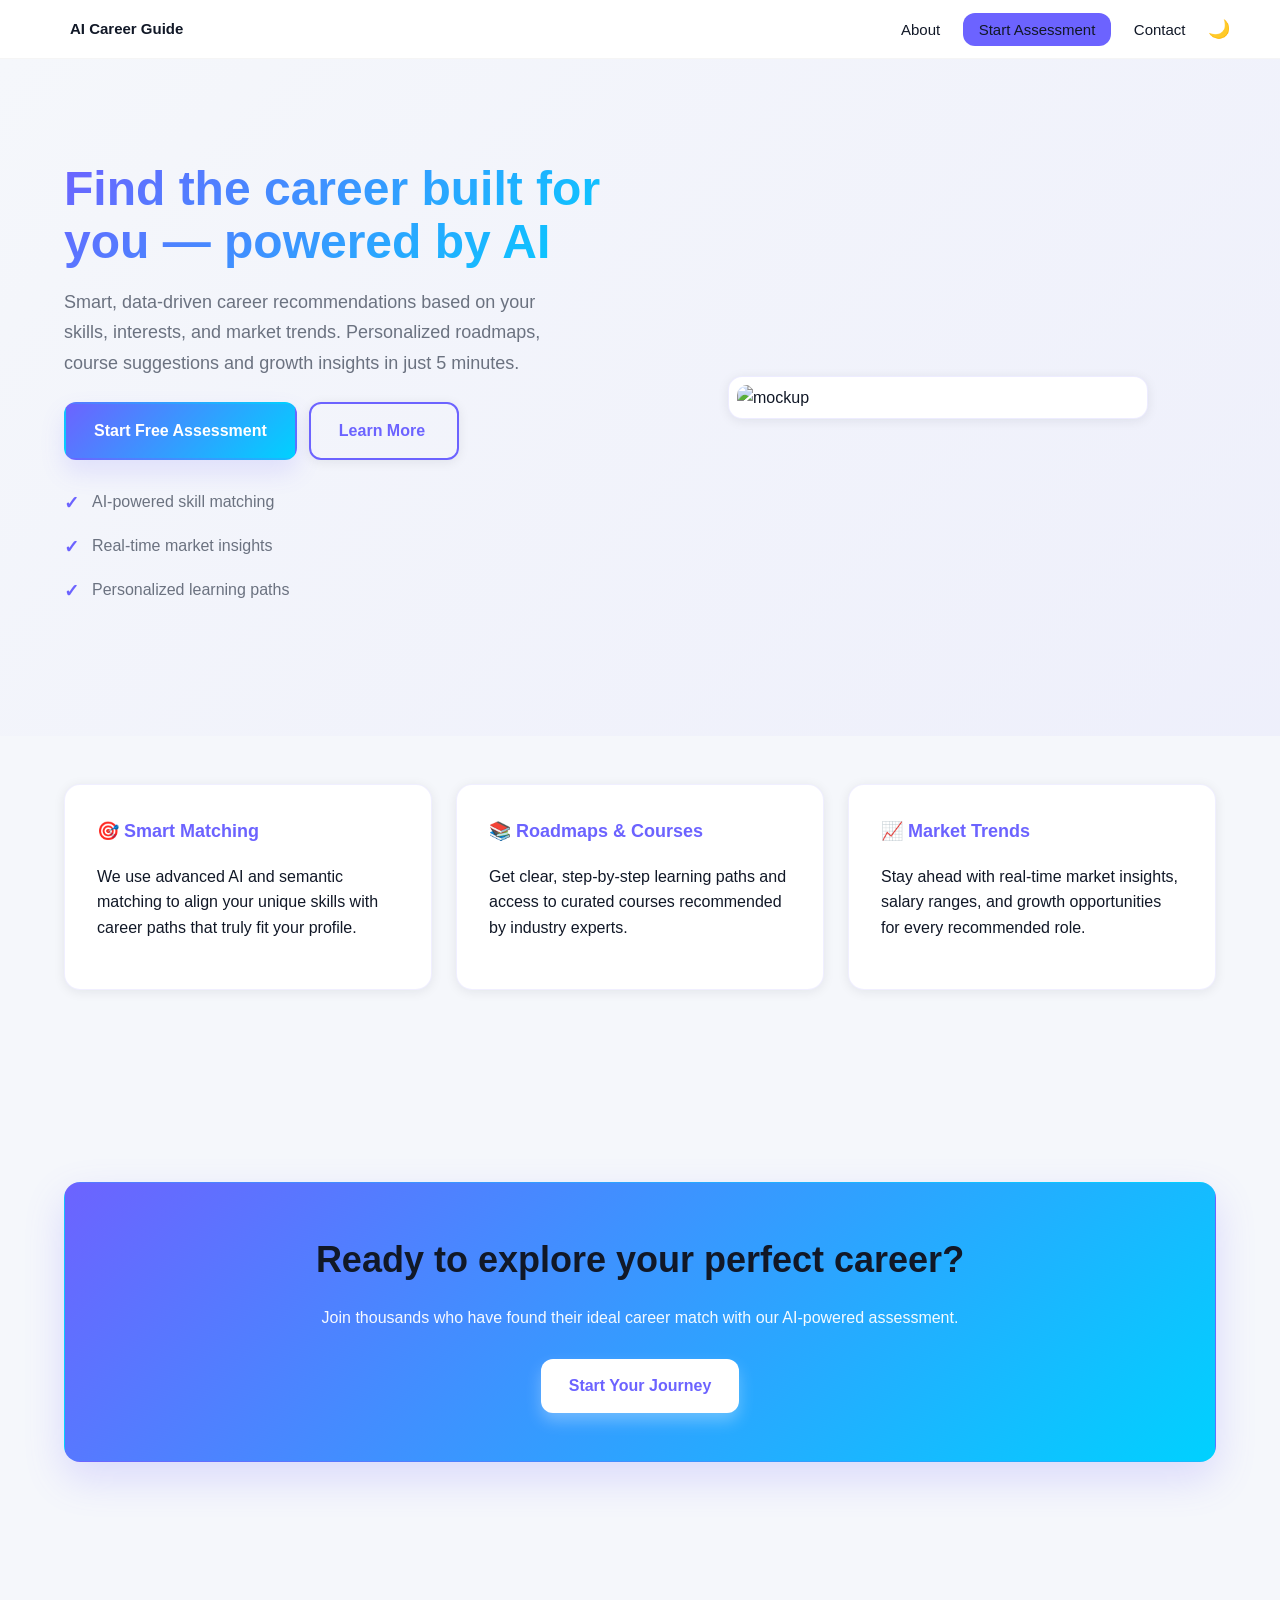
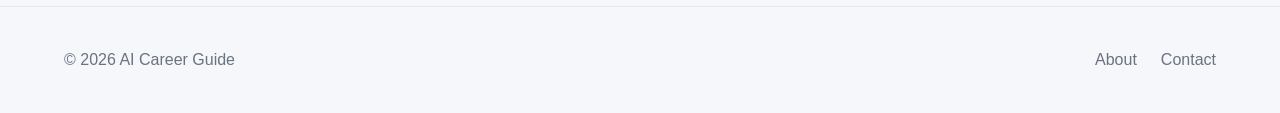
==== frontend/index.html @ eb0ccec9 "first commit" ====
<!-- index.html -->
<!doctype html>
<html lang="en">
  <head>
    <meta charset="utf-8" />
    <meta
      name="viewport"
      content="width=device-width, initial-scale=1, viewport-fit=cover"
    />
    <meta
      name="description"
      content="AI-powered career recommendation system to find your perfect job match"
    />
    <title>AI Career Guide — Find Your Perfect Career</title>
    <link rel="stylesheet" href="css/style.css" />
    <meta name="theme-color" content="#6C63FF" />
  </head>
  <body class="theme-light">
    <header class="nav">
      <div class="container nav-inner">
        <a class="brand" href="index.html">
          <span style="font-size: 24px"></span>
          <span>AI Career Guide</span>
        </a>
        <nav>
          <a href="about.html">About</a>
          <a href="assessment.html" class="btn-cta">Start Assessment</a>
          <a href="contact.html">Contact</a>
          <button id="themeToggle" class="theme-toggle" title="Toggle theme">
            🌙
          </button>
        </nav>
      </div>
    </header>

    <main>
      <section class="hero">
        <div class="container hero-inner">
          <div class="hero-left">
            <h1>Find the career built for you — powered by AI</h1>
            <p>
              Smart, data-driven career recommendations based on your skills,
              interests, and market trends. Personalized roadmaps, course
              suggestions and growth insights in just 5 minutes.
            </p>
            <div class="hero-actions">
              <a href="assessment.html" class="button large primary"
                >Start Free Assessment</a
              >
              <a href="about.html" class="button large ghost">Learn More</a>
            </div>
            <ul class="features">
              <li>AI-powered skill matching</li>
              <li>Real-time market insights</li>
              <li>Personalized learning paths</li>
            </ul>
          </div>
          <div class="hero-right">
            <div class="card mockup featured-thumbnail">
              <img src="assets/placeholder.png" alt="mockup" />
            </div>
          </div>
        </div>
      </section>

      <section class="cards container">
        <article class="feature-card">
          <h3>🎯 Smart Matching</h3>
          <p>
            We use advanced AI and semantic matching to align your unique skills
            with career paths that truly fit your profile.
          </p>
        </article>
        <article class="feature-card">
          <h3>📚 Roadmaps & Courses</h3>
          <p>
            Get clear, step-by-step learning paths and access to curated courses
            recommended by industry experts.
          </p>
        </article>
        <article class="feature-card">
          <h3>📈 Market Trends</h3>
          <p>
            Stay ahead with real-time market insights, salary ranges, and growth
            opportunities for every recommended role.
          </p>
        </article>
      </section>

      <section class="cta-section">
        <div class="container">
          <div class="cta-card primary-theme">
            <div class="cta-content">
              <h2>Ready to explore your perfect career?</h2>
              <p class="muted">
                Join thousands who have found their ideal career match with our
                AI-powered assessment.
              </p>
              <a href="assessment.html" class="button large primary"
                >Start Your Journey</a
              >
            </div>
          </div>
        </div>
      </section>
    </main>

    <footer class="footer">
      <div class="container footer-inner">
        <div>© <span id="year"></span> AI Career Guide</div>
        <div class="footer-links">
          <a href="about.html">About</a>
          <a href="contact.html">Contact</a>
        </div>
      </div>
    </footer>

    <script src="js/app.js">
      const data = JSON.parse(localStorage.getItem("career_recs"))
    </script>
  </body>
</html>
---- frontend/css/style.css ----
/* Reset & base */
:root{
  --bg: #f5f7fb;
  --card: #ffffff;
  --text: #111827;
  --muted: #6b7280;
  --primary: #6C63FF;
  --accent: #00D1FF;
  --glass: rgba(255,255,255,0.6);
  --shadow: 0 2px 12px rgba(16,24,40,0.08);
  --shadow-lg: 0 12px 24px rgba(108,99,255,0.15);
  --radius: 14px;
  --transition: all 0.3s cubic-bezier(0.4, 0, 0.2, 1);
}
*,*:before,*:after{box-sizing:border-box}
body{font-family:-apple-system,BlinkMacSystemFont,"Segoe UI",Roboto,Oxygen,Ubuntu,Cantarell,sans-serif; margin:0; background:var(--bg); color:var(--text); -webkit-font-smoothing:antialiased; -moz-osx-font-smoothing:grayscale; line-height:1.6}
.container{max-width:1200px;margin:0 auto;padding:24px;width:100%}
a{color:inherit;text-decoration:none}
img{max-width:100%;display:block;height:auto}
html{scroll-behavior:smooth}

/* THEMES */
body.theme-dark{
  --bg:#0f1419;
  --card:#1a1f2e;
  --text:#e6eef8;
  --muted:#a5b4c9;
  --glass:rgba(255,255,255,0.03);
  --shadow: 0 4px 16px rgba(2,6,23,0.4);
}
.nav{backdrop-filter: blur(6px); position:sticky;top:0;z-index:50;background:var(--card);border-bottom:1px solid rgba(0,0,0,0.04)}
body.theme-dark .nav{background:rgba(26,31,46,0.95)}
.nav .nav-inner{display:flex;align-items:center;justify-content:space-between;padding:12px 0;}
.brand{display:flex;gap:12px;align-items:center}
.logo{width:36px;height:36px}
.nav a{margin-left:18px;transition:var(--transition);font-weight:500;font-size:15px}
.nav a:hover{color:var(--primary)}
.btn-cta{background:var(--primary);padding:8px 16px;border-radius:12px;color:#fff;font-weight:600;transition:var(--transition)}
.btn-cta:hover{background:var(--accent);color:#000;transform:translateY(-2px);box-shadow:var(--shadow-lg)}
.theme-toggle{background:transparent;border:0;font-size:18px;cursor:pointer;padding:6px 10px;margin-left:8px;transition:transform 0.3s ease}
.theme-toggle:hover{transform:rotate(20deg) scale(1.1)}

/* Hero */
.hero{padding:80px 0;background:linear-gradient(135deg, var(--bg) 0%, rgba(108,99,255,0.05) 100%);}
.hero-inner{display:flex;gap:40px;align-items:center;justify-content:space-between;flex-wrap:wrap}
.hero-left{flex:1;min-width:280px}
.hero-right{flex:1;display:flex;justify-content:center;align-items:center;min-height:300px}
.hero h1{font-size:48px;margin:0 0 16px;line-height:1.1;font-weight:700;background:linear-gradient(135deg, var(--primary), var(--accent));-webkit-background-clip:text;-webkit-text-fill-color:transparent;background-clip:text}
.hero p{color:var(--muted);max-width:520px;font-size:18px;line-height:1.7}
.hero-actions{display:flex;gap:12px;margin-top:24px;flex-wrap:wrap}

/* Card / Mockup visual container */
.card{background:var(--card);border-radius:14px;padding:8px;transition:var(--transition)}
.mockup{display:flex;align-items:center;justify-content:center;max-width:420px;width:100%}
.mockup img{display:block;width:100%;height:auto;border-radius:10px}
.featured-thumbnail{background:var(--card);border:1px solid rgba(108,99,255,0.12);box-shadow:var(--shadow);overflow:hidden;transition:var(--transition)}
.featured-thumbnail:hover{border-color:var(--primary);box-shadow:var(--shadow-lg);transform:translateY(-8px)}

/* Ensure features list aligns with hero text */
.features{margin-top:18px}
.features li{line-height:1.5}

/* Small adjustments for nav spacing */
.brand span{font-weight:700}
.nav a{color:var(--text)}
body.theme-dark .nav a{color:var(--text)}
/* Buttons */
.button, .btn{display:inline-block;padding:12px 20px;border-radius:12px;border:0;cursor:pointer;transition:var(--transition);font-weight:600;color:var(--text);background:var(--card);box-shadow:var(--shadow);border:2px solid transparent;font-size:15px}
.button.large, .btn.large{padding:14px 28px;font-size:16px;min-width:150px}
.button.ghost, .btn.ghost{background:transparent;border:2px solid var(--primary);color:var(--primary)}
.button.ghost:hover, .btn.ghost:hover{background:var(--primary);color:white;transform:translateY(-3px);box-shadow:var(--shadow-lg)}
.button.primary, .btn.primary{background:linear-gradient(135deg, var(--primary), var(--accent));color:white;border-color:transparent;box-shadow:var(--shadow-lg)}
.button.primary:hover, .btn.primary:hover{transform:translateY(-3px);box-shadow:0 16px 32px rgba(108,99,255,0.3)}
.button:hover, .btn:hover{box-shadow:var(--shadow-lg)}

/* Cards */
.cards{display:grid;grid-template-columns:repeat(auto-fit, minmax(280px, 1fr));gap:24px;padding:48px 24px;}
.feature-card{flex:1;min-width:250px;background:var(--card);padding:32px;border-radius:16px;box-shadow:var(--shadow);border:1px solid rgba(108,99,255,0.1);transition:var(--transition);position:relative;overflow:hidden}
.feature-card::before{content:'';position:absolute;top:0;left:0;right:0;height:4px;background:linear-gradient(90deg, var(--primary), var(--accent));opacity:0;transition:var(--transition)}
.feature-card:hover{transform:translateY(-8px);box-shadow:var(--shadow-lg);border-color:var(--primary)}
.feature-card:hover::before{opacity:1}
.feature-card h3{color:var(--primary);margin-top:0;font-size:18px}

/* Assessment styles */
.assessment-card{background:var(--card);padding:28px;border-radius:16px;box-shadow:var(--shadow);max-width:900px;margin:24px auto;border:1px solid rgba(108,99,255,0.1);color:var(--text);transition:var(--transition)}
.assessment-card:hover{border-color:var(--primary)}
.assessment-card legend{font-size:18px;font-weight:700;color:var(--text);margin-bottom:12px}
.assessment-card fieldset{border:0;margin:0;padding:0}
.assessment-card .muted{color:var(--muted)}
.progress{height:10px;background:rgba(108,99,255,0.09);border-radius:10px;overflow:hidden;margin-bottom:14px;box-shadow:inset 0 2px 4px rgba(0,0,0,0.06)}
.progress-bar{height:100%;width:0;background:linear-gradient(90deg, var(--primary), var(--accent));transition:width 0.3s ease;border-radius:10px}

/* Make form controls readable on both themes */
input[type="text"],select,textarea{color:var(--text);background:var(--card);border:1.5px solid rgba(108,99,255,0.15);padding:12px;border-radius:10px;font-size:15px;transition:var(--transition);font-family:inherit}
input[type="text"]:focus,select:focus,textarea:focus{outline:none;border-color:var(--primary);box-shadow:0 0 0 4px rgba(108,99,255,0.1)}
input[type="checkbox"], input[type="radio"]{accent-color:var(--primary);cursor:pointer;width:18px;height:18px}
.step-actions{display:flex;justify-content:flex-end;gap:10px;margin-top:20px;flex-wrap:wrap}

/* Dark theme adjustments for assessment components */
body.theme-dark .assessment-card{border-color:rgba(108,99,255,0.06)}
body.theme-dark .progress{background:rgba(255,255,255,0.04)}
body.theme-dark input[type="text"],body.theme-dark select,body.theme-dark textarea{background:#0f1724;color:var(--text);border:1.5px solid rgba(255,255,255,0.08)}
body.theme-dark input[type="text"]:focus,body.theme-dark select:focus,body.theme-dark textarea:focus{border-color:var(--primary)}
body.theme-dark .chip{background:rgba(255,255,255,0.02);border:2px solid rgba(108,99,255,0.12);color:var(--text)}
body.theme-dark .chip:hover{background:rgba(108,99,255,0.08)}
body.theme-dark .button, body.theme-dark .btn{border-color:rgba(255,255,255,0.03)}

/* Multi-step */
.multi-step .step{display:none;border:0;padding:0;margin:0}
.multi-step .step.active{display:block;animation:fadeIn 0.4s ease}
@keyframes fadeIn{from{opacity:0;transform:translateY(10px)}to{opacity:1;transform:translateY(0)}}
.chips{display:flex;flex-wrap:wrap;gap:12px}
.chip{padding:10px 16px;border-radius:999px;background:var(--card);cursor:pointer;border:2px solid rgba(108,99,255,0.2);transition:var(--transition);font-weight:500;font-size:14px}
.chip:hover{border-color:var(--primary);background:rgba(108,99,255,0.03);transform:translateY(-2px)}
.chip.active{background:linear-gradient(135deg, var(--primary), var(--accent));color:#fff;border:2px solid var(--primary);box-shadow:0 6px 16px rgba(108,99,255,0.3);transform:translateY(-2px)}
label{display:block;margin:14px 0 6px;color:var(--text);font-weight:600;font-size:15px}
input[type="text"],select,textarea{width:100%;padding:12px;border-radius:10px;border:1.5px solid rgba(108,99,255,0.15);background:var(--card);transition:var(--transition)}
input[type="text"]:focus,select:focus,textarea:focus{outline:none;border-color:var(--primary);box-shadow:0 0 0 4px rgba(108,99,255,0.1)}
.step-actions{display:flex;justify-content:flex-end;gap:10px;margin-top:16px}

/* Results */
.grid-3{display:grid;grid-template-columns:repeat(auto-fill, minmax(280px, 1fr));gap:20px;margin-top:24px}
.career-card{background:var(--card);padding:20px;border-radius:16px;box-shadow:var(--shadow);position:relative;transition:var(--transition);border:1px solid rgba(108,99,255,0.1);display:flex;flex-direction:column;height:100%}
.career-card:hover{transform:translateY(-8px);box-shadow:var(--shadow-lg);border-color:var(--primary)}
.match-badge{position:absolute;right:16px;top:16px;background:linear-gradient(135deg, var(--primary), var(--accent));color:white;padding:8px 12px;border-radius:10px;font-weight:700;font-size:13px;box-shadow:0 4px 12px rgba(108,99,255,0.3)}

/* Footer */
.footer{margin-top:60px;padding:40px 0;border-top:1px solid rgba(16,24,40,0.06);background:transparent;color:var(--muted)}
.footer-inner{display:flex;justify-content:space-between;align-items:center;gap:24px;max-width:1200px;margin:0 auto;padding:0 24px;flex-wrap:wrap}
.footer .footer-links{display:flex;gap:24px;align-items:center;flex-wrap:wrap}
.footer .footer-links a{color:var(--muted);text-decoration:none;transition:var(--transition);font-weight:500}
.footer .footer-links a:hover{color:var(--primary);transform:translateY(-2px)}

/* Compact on small screens */
@media (max-width:600px){
  .footer-inner{flex-direction:column;align-items:center;text-align:center;padding:8px}
  .footer .footer-links{margin-top:8px}
}

/* Dark theme footer tweaks */
body.theme-dark .footer{border-top:1px solid rgba(255,255,255,0.04);color:var(--muted)}
body.theme-dark .footer .footer-links a{color:var(--muted)}

/* Utility */
.container.page{padding-top:32px;padding-bottom:60px}
.muted{color:var(--muted)}
.grid-2{display:grid;grid-template-columns:repeat(auto-fit, minmax(350px, 1fr));gap:32px}
.mini-cards{display:flex;gap:12px;flex-wrap:wrap}
.mini-card{flex:1;min-width:160px;background:var(--card);padding:16px;border-radius:12px;box-shadow:var(--shadow);border:1px solid rgba(108,99,255,0.1);transition:var(--transition);cursor:pointer}
.mini-card:hover{border-color:var(--primary);transform:translateY(-3px);box-shadow:var(--shadow-lg)}
.back-link{color:var(--muted);display:inline-block;margin-bottom:16px;transition:var(--transition);font-weight:500}
.back-link:hover{color:var(--primary);transform:translateX(-3px)}

/* Features list */
.features{list-style:none;padding:0;margin:20px 0}
.features li{padding:10px 0;color:var(--muted);position:relative;padding-left:28px;font-weight:500}
.features li:before{content:"✓";position:absolute;left:0;color:var(--primary);font-weight:bold;font-size:18px}

/* CTA Section */
.cta-section{margin:80px 0;padding:40px 0}
.cta-content{text-align:center;max-width:700px;margin:0 auto}
.cta-content h2{font-size:36px;margin:0 0 16px;font-weight:700;color:var(--text)}
.cta-content p{margin:0 0 28px;font-size:16px;line-height:1.7}

.cta-card{background:var(--card);border-radius:16px;padding:48px 32px;box-shadow:var(--shadow);border:1px solid rgba(108,99,255,0.08);display:block;transition:var(--transition)}
.cta-card:hover{box-shadow:var(--shadow-lg);border-color:var(--primary)}
.cta-card.primary-theme{background:linear-gradient(135deg, var(--primary), var(--accent));color:#fff;border-color:transparent;box-shadow:0 16px 40px rgba(108,99,255,0.2)}
.cta-card.primary-theme .cta-content p{color:rgba(255,255,255,0.95)}
.cta-card.primary-theme .button.primary, .cta-card.primary-theme .btn.primary{background:#fff;color:var(--primary);border:0;box-shadow:0 8px 16px rgba(255,255,255,0.3)}
.cta-card.primary-theme .button.primary:hover, .cta-card.primary-theme .btn.primary:hover{background:rgba(255,255,255,0.95);transform:translateY(-3px)}
.cta-card.primary-theme .muted{color:rgba(255,255,255,0.85)}
body.theme-dark .cta-card.primary-theme{background:linear-gradient(135deg, var(--primary), var(--accent))}
/* Responsive Design */
@media (max-width:1024px){
  .container{padding:20px}
  .hero h1{font-size:40px}
  .cards{padding:36px 20px}
}

@media (max-width:768px){
  .footer-inner{flex-direction:column;align-items:center;text-align:center}
  .footer .footer-links{margin-top:12px;justify-content:center}
  .hero-inner{flex-direction:column;gap:32px}
  .hero h1{font-size:32px}
  .cards{grid-template-columns:1fr}
  .grid-2{grid-template-columns:1fr}
  .button.large{width:100%}
  .cta-card{padding:32px 24px}
  .cta-content h2{font-size:28px}
  .nav a{margin-left:12px;font-size:13px}
  .hero-actions{flex-direction:column}
  .button.large{width:100%}
  .grid-3{grid-template-columns:1fr}
}

@media (max-width:640px){
  .container{padding:16px}
  .nav .nav-inner{flex-wrap:wrap;padding:8px 0}
  .brand span{font-size:16px}
  .nav a{margin-left:8px;font-size:12px}
  .hero h1{font-size:28px;line-height:1.2}
  .hero p{font-size:16px}
  .hero-actions{flex-direction:column;gap:8px}
  .button, .btn{padding:12px 16px;font-size:14px;width:100%}
  .feature-card{padding:20px}
  .cta-card{padding:24px 16px}
  .cta-content h2{font-size:24px}
  .cta-content p{font-size:15px}
  .assessment-card{padding:20px}
  .cards{padding:24px 16px;gap:16px}
  .footer{margin-top:40px;padding:24px 0}
  .footer-links{flex-direction:column;gap:12px}
}
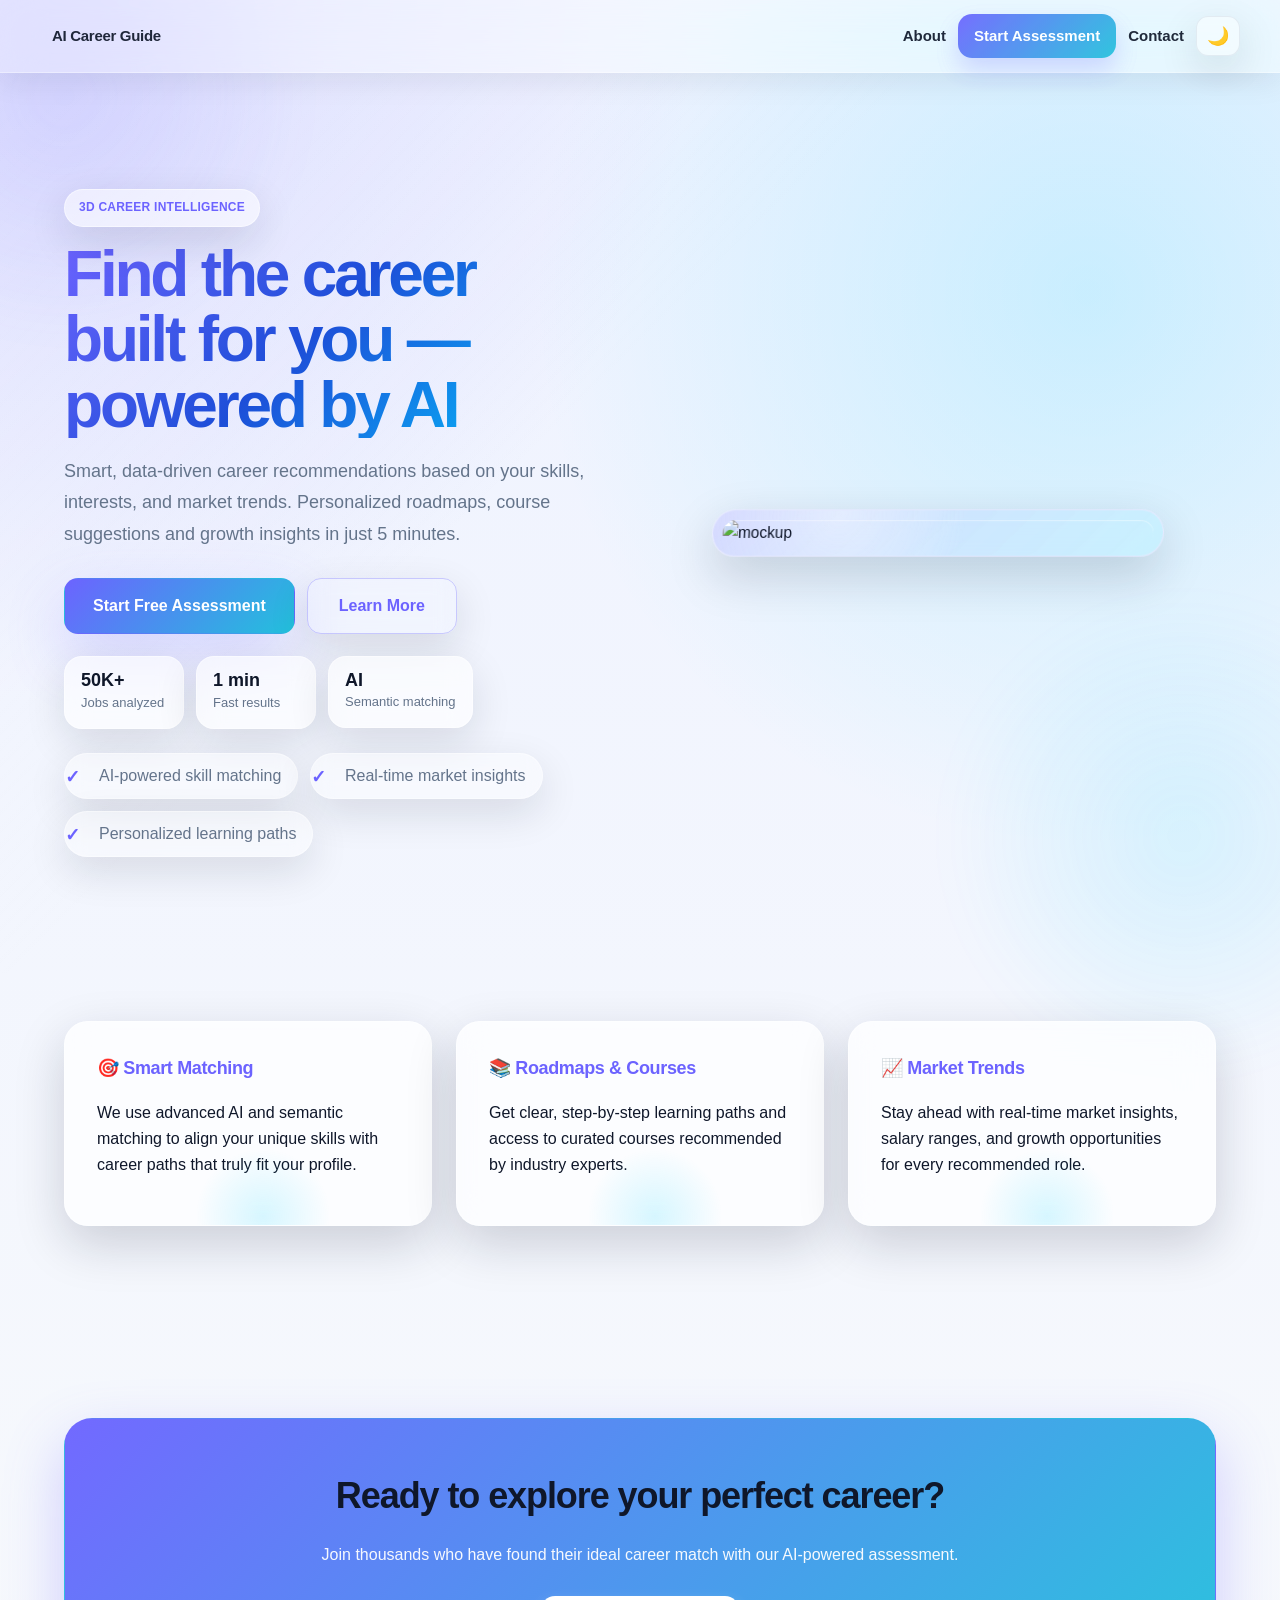
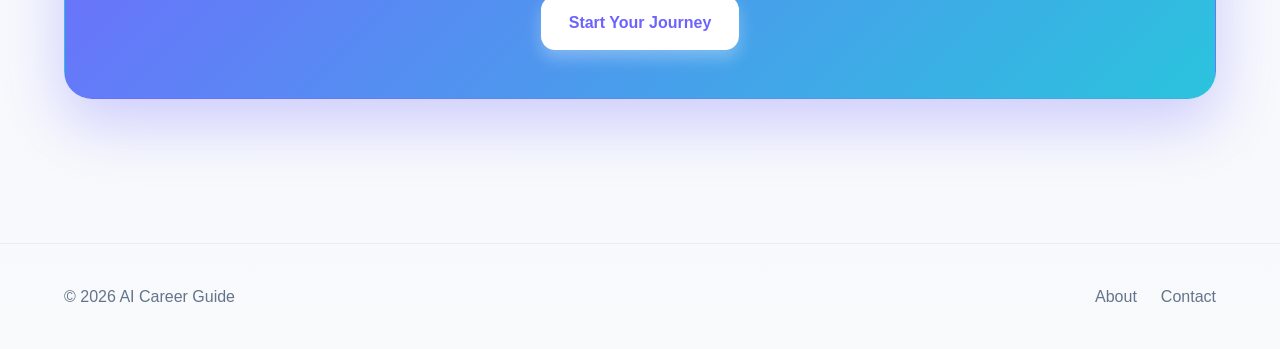
==== commit 51f908bf: "Enhance job recommendation system with new features and model improvements - Added a "3D career inte" ====
--- a/frontend/index.html
+++ b/frontend/index.html
@@ -37,6 +37,7 @@
       <section class="hero">
         <div class="container hero-inner">
           <div class="hero-left">
+            <div class="hero-badge">3D career intelligence</div>
             <h1>Find the career built for you — powered by AI</h1>
             <p>
               Smart, data-driven career recommendations based on your skills,
@@ -48,6 +49,11 @@
                 >Start Free Assessment</a
               >
               <a href="about.html" class="button large ghost">Learn More</a>
+            </div>
+            <div class="stat-strip">
+              <div class="stat-pill"><strong>50K+</strong><span>Jobs analyzed</span></div>
+              <div class="stat-pill"><strong>1 min</strong><span>Fast results</span></div>
+              <div class="stat-pill"><strong>AI</strong><span>Semantic matching</span></div>
             </div>
             <ul class="features">
               <li>AI-powered skill matching</li>
@@ -115,8 +121,6 @@
       </div>
     </footer>
 
-    <script src="js/app.js">
-      const data = JSON.parse(localStorage.getItem("career_recs"))
-    </script>
+    <script src="js/app.js"></script>
   </body>
 </html>
--- a/frontend/css/style.css
+++ b/frontend/css/style.css
@@ -1,19 +1,60 @@
 /* Reset & base */
 :root{
-  --bg: #f5f7fb;
-  --card: #ffffff;
-  --text: #111827;
-  --muted: #6b7280;
-  --primary: #6C63FF;
-  --accent: #00D1FF;
-  --glass: rgba(255,255,255,0.6);
-  --shadow: 0 2px 12px rgba(16,24,40,0.08);
-  --shadow-lg: 0 12px 24px rgba(108,99,255,0.15);
-  --radius: 14px;
-  --transition: all 0.3s cubic-bezier(0.4, 0, 0.2, 1);
+  --bg: #eef2ff;
+  --bg-2: #f8fafc;
+  --card: rgba(255, 255, 255, 0.72);
+  --card-solid: #ffffff;
+  --text: #0f172a;
+  --muted: #64748b;
+  --primary: #6c63ff;
+  --primary-2: #22c1dc;
+  --accent: #00d1ff;
+  --glass: rgba(255,255,255,0.5);
+  --shadow: 0 14px 40px rgba(15, 23, 42, 0.12);
+  --shadow-lg: 0 24px 60px rgba(108, 99, 255, 0.24);
+  --shadow-3d: 0 18px 50px rgba(15, 23, 42, 0.18);
+  --radius: 18px;
+  --transition: all 0.28s cubic-bezier(0.2, 0.8, 0.2, 1);
 }
 *,*:before,*:after{box-sizing:border-box}
-body{font-family:-apple-system,BlinkMacSystemFont,"Segoe UI",Roboto,Oxygen,Ubuntu,Cantarell,sans-serif; margin:0; background:var(--bg); color:var(--text); -webkit-font-smoothing:antialiased; -moz-osx-font-smoothing:grayscale; line-height:1.6}
+body{
+  font-family: Inter, "Segoe UI", Roboto, Helvetica, Arial, sans-serif;
+  margin:0;
+  min-height:100vh;
+  background:
+    radial-gradient(circle at top left, rgba(108,99,255,0.20), transparent 30%),
+    radial-gradient(circle at 85% 15%, rgba(0,209,255,0.16), transparent 28%),
+    linear-gradient(180deg, var(--bg) 0%, var(--bg-2) 100%);
+  color:var(--text);
+  -webkit-font-smoothing:antialiased;
+  -moz-osx-font-smoothing:grayscale;
+  line-height:1.6;
+  overflow-x:hidden;
+}
+body::before,
+body::after{
+  content:"";
+  position:fixed;
+  inset:auto;
+  width:32rem;
+  height:32rem;
+  border-radius:50%;
+  filter:blur(20px);
+  pointer-events:none;
+  z-index:-2;
+  opacity:.55;
+}
+body::before{
+  top:-10rem;
+  left:-12rem;
+  background:radial-gradient(circle, rgba(108,99,255,.28), transparent 68%);
+  transform:translateZ(0);
+}
+body::after{
+  right:-10rem;
+  bottom:-12rem;
+  background:radial-gradient(circle, rgba(0,209,255,.22), transparent 68%);
+}
 .container{max-width:1200px;margin:0 auto;padding:24px;width:100%}
 a{color:inherit;text-decoration:none}
 img{max-width:100%;display:block;height:auto}
@@ -21,40 +62,179 @@
 
 /* THEMES */
 body.theme-dark{
-  --bg:#0f1419;
-  --card:#1a1f2e;
-  --text:#e6eef8;
-  --muted:#a5b4c9;
-  --glass:rgba(255,255,255,0.03);
-  --shadow: 0 4px 16px rgba(2,6,23,0.4);
-}
-.nav{backdrop-filter: blur(6px); position:sticky;top:0;z-index:50;background:var(--card);border-bottom:1px solid rgba(0,0,0,0.04)}
-body.theme-dark .nav{background:rgba(26,31,46,0.95)}
-.nav .nav-inner{display:flex;align-items:center;justify-content:space-between;padding:12px 0;}
-.brand{display:flex;gap:12px;align-items:center}
-.logo{width:36px;height:36px}
-.nav a{margin-left:18px;transition:var(--transition);font-weight:500;font-size:15px}
-.nav a:hover{color:var(--primary)}
-.btn-cta{background:var(--primary);padding:8px 16px;border-radius:12px;color:#fff;font-weight:600;transition:var(--transition)}
-.btn-cta:hover{background:var(--accent);color:#000;transform:translateY(-2px);box-shadow:var(--shadow-lg)}
-.theme-toggle{background:transparent;border:0;font-size:18px;cursor:pointer;padding:6px 10px;margin-left:8px;transition:transform 0.3s ease}
-.theme-toggle:hover{transform:rotate(20deg) scale(1.1)}
+  --bg:#08101c;
+  --bg-2:#0f172a;
+  --card:rgba(16, 24, 40, 0.72);
+  --card-solid:#101826;
+  --text:#ecf2ff;
+  --muted:#94a3b8;
+  --glass:rgba(255,255,255,0.05);
+  --shadow: 0 18px 44px rgba(2,6,23,0.46);
+  --shadow-lg: 0 26px 70px rgba(37,99,235,0.22);
+}
+.nav{
+  position:sticky;
+  top:0;
+  z-index:50;
+  background:rgba(255,255,255,0.45);
+  backdrop-filter:blur(20px) saturate(160%);
+  border-bottom:1px solid rgba(255,255,255,0.35);
+  box-shadow:0 8px 30px rgba(15,23,42,0.08);
+}
+body.theme-dark .nav{
+  background:rgba(7,12,20,0.68);
+  border-bottom:1px solid rgba(148,163,184,0.12);
+}
+.nav .nav-inner{display:flex;align-items:center;justify-content:space-between;padding:14px 0;gap:20px;}
+.brand{display:flex;gap:12px;align-items:center;letter-spacing:-0.02em}
+.logo{width:40px;height:40px;filter:drop-shadow(0 10px 18px rgba(108,99,255,0.25))}
+.nav nav{display:flex;align-items:center;gap:12px;flex-wrap:wrap;justify-content:flex-end}
+.nav a{transition:var(--transition);font-weight:600;font-size:15px;color:var(--text);opacity:.92}
+.nav a:hover{color:var(--primary);transform:translateY(-1px)}
+.btn-cta{
+  background:linear-gradient(135deg, var(--primary), var(--primary-2));
+  padding:10px 16px;
+  border-radius:14px;
+  color:#fff !important;
+  font-weight:700;
+  transition:var(--transition);
+  box-shadow:0 12px 24px rgba(108,99,255,0.25);
+}
+.btn-cta:hover{transform:translateY(-2px) scale(1.01);box-shadow:0 20px 34px rgba(108,99,255,0.32)}
+.theme-toggle{background:rgba(255,255,255,0.45);border:1px solid rgba(148,163,184,0.18);border-radius:12px;font-size:18px;cursor:pointer;padding:8px 10px;transition:var(--transition);box-shadow:var(--shadow)}
+.theme-toggle:hover{transform:translateY(-2px) rotate(12deg)}
+body.theme-dark .theme-toggle{background:rgba(15,23,42,0.55);color:var(--text)}
 
 /* Hero */
-.hero{padding:80px 0;background:linear-gradient(135deg, var(--bg) 0%, rgba(108,99,255,0.05) 100%);}
-.hero-inner{display:flex;gap:40px;align-items:center;justify-content:space-between;flex-wrap:wrap}
+.hero{
+  padding:92px 0 72px;
+  position:relative;
+  perspective:1400px;
+}
+.hero::before{
+  content:"";
+  position:absolute;
+  inset:0;
+  background:linear-gradient(135deg, rgba(255,255,255,0.22), transparent 42%);
+  pointer-events:none;
+}
+.hero-inner{display:flex;gap:40px;align-items:center;justify-content:space-between;flex-wrap:wrap;position:relative;z-index:1}
 .hero-left{flex:1;min-width:280px}
-.hero-right{flex:1;display:flex;justify-content:center;align-items:center;min-height:300px}
-.hero h1{font-size:48px;margin:0 0 16px;line-height:1.1;font-weight:700;background:linear-gradient(135deg, var(--primary), var(--accent));-webkit-background-clip:text;-webkit-text-fill-color:transparent;background-clip:text}
-.hero p{color:var(--muted);max-width:520px;font-size:18px;line-height:1.7}
-.hero-actions{display:flex;gap:12px;margin-top:24px;flex-wrap:wrap}
+.hero-right{flex:1;display:flex;justify-content:center;align-items:center;min-height:340px;transform-style:preserve-3d}
+.hero h1{
+  font-size:clamp(40px, 6vw, 64px);
+  margin:0 0 16px;
+  line-height:1.02;
+  font-weight:800;
+  letter-spacing:-0.05em;
+  background:linear-gradient(135deg, var(--primary), #1d4ed8 45%, var(--accent));
+  -webkit-background-clip:text;
+  -webkit-text-fill-color:transparent;
+  background-clip:text;
+  text-wrap:balance;
+}
+.hero p{color:var(--muted);max-width:560px;font-size:18px;line-height:1.75}
+.hero-actions{display:flex;gap:12px;margin-top:28px;flex-wrap:wrap}
+.hero-badge{
+  display:inline-flex;
+  align-items:center;
+  gap:8px;
+  padding:8px 14px;
+  margin-bottom:16px;
+  border-radius:999px;
+  background:rgba(255,255,255,0.55);
+  border:1px solid rgba(255,255,255,0.5);
+  box-shadow:var(--shadow);
+  color:var(--primary);
+  font-weight:800;
+  letter-spacing:0.02em;
+  text-transform:uppercase;
+  font-size:12px;
+}
+.stat-strip{
+  display:flex;
+  gap:12px;
+  flex-wrap:wrap;
+  margin-top:22px;
+}
+.stat-pill{
+  min-width:120px;
+  padding:14px 16px;
+  border-radius:18px;
+  background:rgba(255,255,255,0.62);
+  border:1px solid rgba(255,255,255,0.45);
+  box-shadow:var(--shadow);
+  backdrop-filter:blur(12px);
+  display:flex;
+  flex-direction:column;
+  gap:2px;
+}
+.stat-pill strong{font-size:18px;line-height:1.1}
+.stat-pill span{font-size:13px;color:var(--muted)}
+body.theme-dark .hero-badge,
+body.theme-dark .stat-pill{background:rgba(15,23,42,0.65);border-color:rgba(148,163,184,0.12)}
+.hero-badge,
+.stat-pill,
+.feature-card,
+.career-card,
+.assessment-card,
+.cta-card,
+.mini-card,
+.grid-2 section,
+.contact-form{
+  transform:translateZ(0);
+}
+.hero .features{margin-top:24px;display:flex;flex-wrap:wrap;gap:12px}
+.hero .features li{
+  background:rgba(255,255,255,0.4);
+  backdrop-filter:blur(10px);
+  border:1px solid rgba(255,255,255,0.4);
+  border-radius:999px;
+  padding:10px 16px 10px 34px;
+  box-shadow:var(--shadow);
+}
+body.theme-dark .hero .features li{background:rgba(16,24,40,0.6);border-color:rgba(148,163,184,0.08)}
 
 /* Card / Mockup visual container */
-.card{background:var(--card);border-radius:14px;padding:8px;transition:var(--transition)}
-.mockup{display:flex;align-items:center;justify-content:center;max-width:420px;width:100%}
-.mockup img{display:block;width:100%;height:auto;border-radius:10px}
-.featured-thumbnail{background:var(--card);border:1px solid rgba(108,99,255,0.12);box-shadow:var(--shadow);overflow:hidden;transition:var(--transition)}
-.featured-thumbnail:hover{border-color:var(--primary);box-shadow:var(--shadow-lg);transform:translateY(-8px)}
+.card{
+  background:var(--card);
+  border-radius:24px;
+  padding:10px;
+  transition:var(--transition);
+  backdrop-filter:blur(18px) saturate(150%);
+  border:1px solid rgba(255,255,255,0.38);
+  box-shadow:var(--shadow-3d);
+}
+.mockup{
+  display:flex;
+  align-items:center;
+  justify-content:center;
+  max-width:470px;
+  width:100%;
+  position:relative;
+  transform:rotateY(-16deg) rotateX(9deg);
+  transform-style:preserve-3d;
+}
+.mockup::before,
+.mockup::after{
+  content:"";
+  position:absolute;
+  inset:-24px;
+  border-radius:30px;
+  z-index:-1;
+}
+.mockup::before{
+  background:linear-gradient(135deg, rgba(108,99,255,0.24), rgba(0,209,255,0.18));
+  filter:blur(10px);
+  transform:translateZ(-40px);
+}
+.mockup::after{
+  background:radial-gradient(circle at 30% 30%, rgba(255,255,255,0.38), transparent 36%);
+  transform:translateZ(-20px);
+}
+.mockup img{display:block;width:100%;height:auto;border-radius:18px;box-shadow:inset 0 1px 0 rgba(255,255,255,0.4)}
+.featured-thumbnail{background:var(--card);border:1px solid rgba(108,99,255,0.12);box-shadow:var(--shadow-3d);overflow:hidden;transition:var(--transition)}
+.featured-thumbnail:hover{border-color:var(--primary);box-shadow:var(--shadow-lg);transform:translateY(-10px) rotateY(-6deg) rotateX(4deg)}
 
 /* Ensure features list aligns with hero text */
 .features{margin-top:18px}
@@ -65,34 +245,77 @@
 .nav a{color:var(--text)}
 body.theme-dark .nav a{color:var(--text)}
 /* Buttons */
-.button, .btn{display:inline-block;padding:12px 20px;border-radius:12px;border:0;cursor:pointer;transition:var(--transition);font-weight:600;color:var(--text);background:var(--card);box-shadow:var(--shadow);border:2px solid transparent;font-size:15px}
+.button, .btn{
+  display:inline-flex;
+  align-items:center;
+  justify-content:center;
+  gap:8px;
+  padding:12px 20px;
+  border-radius:14px;
+  border:0;
+  cursor:pointer;
+  transition:var(--transition);
+  font-weight:700;
+  color:var(--text);
+  background:linear-gradient(180deg, rgba(255,255,255,0.88), rgba(255,255,255,0.68));
+  box-shadow:var(--shadow);
+  border:1px solid rgba(255,255,255,0.6);
+  font-size:15px;
+  transform:translateY(0);
+}
 .button.large, .btn.large{padding:14px 28px;font-size:16px;min-width:150px}
-.button.ghost, .btn.ghost{background:transparent;border:2px solid var(--primary);color:var(--primary)}
-.button.ghost:hover, .btn.ghost:hover{background:var(--primary);color:white;transform:translateY(-3px);box-shadow:var(--shadow-lg)}
-.button.primary, .btn.primary{background:linear-gradient(135deg, var(--primary), var(--accent));color:white;border-color:transparent;box-shadow:var(--shadow-lg)}
-.button.primary:hover, .btn.primary:hover{transform:translateY(-3px);box-shadow:0 16px 32px rgba(108,99,255,0.3)}
-.button:hover, .btn:hover{box-shadow:var(--shadow-lg)}
+.button.ghost, .btn.ghost{background:transparent;border:1px solid rgba(108,99,255,0.3);color:var(--primary);backdrop-filter:blur(10px)}
+.button.ghost:hover, .btn.ghost:hover{background:rgba(108,99,255,0.12);color:var(--primary);transform:translateY(-4px) scale(1.01);box-shadow:var(--shadow-lg)}
+.button.primary, .btn.primary{background:linear-gradient(135deg, var(--primary), var(--primary-2));color:white;border-color:transparent;box-shadow:var(--shadow-lg)}
+.button.primary:hover, .btn.primary:hover{transform:translateY(-4px) scale(1.01);box-shadow:0 22px 42px rgba(108,99,255,0.34)}
+.button:hover, .btn:hover{box-shadow:var(--shadow-lg);transform:translateY(-3px)}
 
 /* Cards */
-.cards{display:grid;grid-template-columns:repeat(auto-fit, minmax(280px, 1fr));gap:24px;padding:48px 24px;}
-.feature-card{flex:1;min-width:250px;background:var(--card);padding:32px;border-radius:16px;box-shadow:var(--shadow);border:1px solid rgba(108,99,255,0.1);transition:var(--transition);position:relative;overflow:hidden}
-.feature-card::before{content:'';position:absolute;top:0;left:0;right:0;height:4px;background:linear-gradient(90deg, var(--primary), var(--accent));opacity:0;transition:var(--transition)}
-.feature-card:hover{transform:translateY(-8px);box-shadow:var(--shadow-lg);border-color:var(--primary)}
+.cards{display:grid;grid-template-columns:repeat(auto-fit, minmax(280px, 1fr));gap:24px;padding:48px 24px;perspective:1200px}
+.feature-card{
+  flex:1;
+  min-width:250px;
+  background:var(--card);
+  padding:32px;
+  border-radius:24px;
+  box-shadow:var(--shadow-3d);
+  border:1px solid rgba(255,255,255,0.44);
+  transition:var(--transition);
+  position:relative;
+  overflow:hidden;
+  backdrop-filter:blur(18px) saturate(150%);
+  transform-style:preserve-3d;
+}
+.feature-card::before{content:'';position:absolute;top:0;left:0;right:0;height:5px;background:linear-gradient(90deg, var(--primary), var(--primary-2));opacity:0;transition:var(--transition)}
+.feature-card::after{content:'';position:absolute;inset:auto -20% -30% 35%;width:140px;height:140px;border-radius:50%;background:radial-gradient(circle, rgba(0,209,255,0.15), transparent 68%);transform:translateZ(-1px)}
+.feature-card:hover{transform:translateY(-10px) rotateX(4deg) rotateY(-4deg);box-shadow:var(--shadow-lg);border-color:rgba(108,99,255,0.35)}
 .feature-card:hover::before{opacity:1}
-.feature-card h3{color:var(--primary);margin-top:0;font-size:18px}
+.feature-card h3{color:var(--primary);margin-top:0;font-size:18px;letter-spacing:-0.02em}
 
 /* Assessment styles */
-.assessment-card{background:var(--card);padding:28px;border-radius:16px;box-shadow:var(--shadow);max-width:900px;margin:24px auto;border:1px solid rgba(108,99,255,0.1);color:var(--text);transition:var(--transition)}
-.assessment-card:hover{border-color:var(--primary)}
+.assessment-card{
+  background:var(--card);
+  padding:28px;
+  border-radius:28px;
+  box-shadow:var(--shadow-3d);
+  max-width:960px;
+  margin:24px auto;
+  border:1px solid rgba(255,255,255,0.42);
+  color:var(--text);
+  transition:var(--transition);
+  backdrop-filter:blur(18px) saturate(150%);
+  transform-style:preserve-3d;
+}
+.assessment-card:hover{border-color:rgba(108,99,255,0.35);transform:translateY(-3px)}
 .assessment-card legend{font-size:18px;font-weight:700;color:var(--text);margin-bottom:12px}
 .assessment-card fieldset{border:0;margin:0;padding:0}
 .assessment-card .muted{color:var(--muted)}
-.progress{height:10px;background:rgba(108,99,255,0.09);border-radius:10px;overflow:hidden;margin-bottom:14px;box-shadow:inset 0 2px 4px rgba(0,0,0,0.06)}
-.progress-bar{height:100%;width:0;background:linear-gradient(90deg, var(--primary), var(--accent));transition:width 0.3s ease;border-radius:10px}
+.progress{height:12px;background:rgba(108,99,255,0.10);border-radius:999px;overflow:hidden;margin-bottom:18px;box-shadow:inset 0 2px 6px rgba(0,0,0,0.08)}
+.progress-bar{height:100%;width:0;background:linear-gradient(90deg, var(--primary), var(--primary-2));transition:width 0.3s ease;border-radius:999px;box-shadow:0 0 20px rgba(108,99,255,0.35)}
 
 /* Make form controls readable on both themes */
-input[type="text"],select,textarea{color:var(--text);background:var(--card);border:1.5px solid rgba(108,99,255,0.15);padding:12px;border-radius:10px;font-size:15px;transition:var(--transition);font-family:inherit}
-input[type="text"]:focus,select:focus,textarea:focus{outline:none;border-color:var(--primary);box-shadow:0 0 0 4px rgba(108,99,255,0.1)}
+input[type="text"],select,textarea{color:var(--text);background:rgba(255,255,255,0.72);border:1.5px solid rgba(108,99,255,0.15);padding:12px;border-radius:14px;font-size:15px;transition:var(--transition);font-family:inherit;box-shadow:inset 0 1px 0 rgba(255,255,255,0.4)}
+input[type="text"]:focus,select:focus,textarea:focus{outline:none;border-color:var(--primary);box-shadow:0 0 0 4px rgba(108,99,255,0.14), 0 12px 22px rgba(108,99,255,0.1);transform:translateY(-1px)}
 input[type="checkbox"], input[type="radio"]{accent-color:var(--primary);cursor:pointer;width:18px;height:18px}
 .step-actions{display:flex;justify-content:flex-end;gap:10px;margin-top:20px;flex-wrap:wrap}
 
@@ -106,23 +329,35 @@
 body.theme-dark .button, body.theme-dark .btn{border-color:rgba(255,255,255,0.03)}
 
 /* Multi-step */
-.multi-step .step{display:none;border:0;padding:0;margin:0}
-.multi-step .step.active{display:block;animation:fadeIn 0.4s ease}
+.multi-step .step{display:none;border:0;padding:0;margin:0;transform-style:preserve-3d}
+.multi-step .step.active{display:block;animation:fadeIn 0.45s ease}
 @keyframes fadeIn{from{opacity:0;transform:translateY(10px)}to{opacity:1;transform:translateY(0)}}
 .chips{display:flex;flex-wrap:wrap;gap:12px}
-.chip{padding:10px 16px;border-radius:999px;background:var(--card);cursor:pointer;border:2px solid rgba(108,99,255,0.2);transition:var(--transition);font-weight:500;font-size:14px}
-.chip:hover{border-color:var(--primary);background:rgba(108,99,255,0.03);transform:translateY(-2px)}
-.chip.active{background:linear-gradient(135deg, var(--primary), var(--accent));color:#fff;border:2px solid var(--primary);box-shadow:0 6px 16px rgba(108,99,255,0.3);transform:translateY(-2px)}
+.chip{padding:10px 16px;border-radius:999px;background:linear-gradient(180deg, rgba(255,255,255,0.9), rgba(255,255,255,0.65));cursor:pointer;border:1px solid rgba(108,99,255,0.18);transition:var(--transition);font-weight:600;font-size:14px;box-shadow:var(--shadow)}
+.chip:hover{border-color:var(--primary);background:rgba(108,99,255,0.06);transform:translateY(-2px)}
+.chip.active{background:linear-gradient(135deg, var(--primary), var(--primary-2));color:#fff;border:1px solid transparent;box-shadow:0 12px 24px rgba(108,99,255,0.34);transform:translateY(-2px)}
 label{display:block;margin:14px 0 6px;color:var(--text);font-weight:600;font-size:15px}
-input[type="text"],select,textarea{width:100%;padding:12px;border-radius:10px;border:1.5px solid rgba(108,99,255,0.15);background:var(--card);transition:var(--transition)}
-input[type="text"]:focus,select:focus,textarea:focus{outline:none;border-color:var(--primary);box-shadow:0 0 0 4px rgba(108,99,255,0.1)}
+input[type="text"],select,textarea{width:100%;padding:12px;border-radius:14px;border:1.5px solid rgba(108,99,255,0.15);background:rgba(255,255,255,0.72);transition:var(--transition)}
+input[type="text"]:focus,select:focus,textarea:focus{outline:none;border-color:var(--primary);box-shadow:0 0 0 4px rgba(108,99,255,0.14)}
 .step-actions{display:flex;justify-content:flex-end;gap:10px;margin-top:16px}
 
 /* Results */
-.grid-3{display:grid;grid-template-columns:repeat(auto-fill, minmax(280px, 1fr));gap:20px;margin-top:24px}
-.career-card{background:var(--card);padding:20px;border-radius:16px;box-shadow:var(--shadow);position:relative;transition:var(--transition);border:1px solid rgba(108,99,255,0.1);display:flex;flex-direction:column;height:100%}
-.career-card:hover{transform:translateY(-8px);box-shadow:var(--shadow-lg);border-color:var(--primary)}
-.match-badge{position:absolute;right:16px;top:16px;background:linear-gradient(135deg, var(--primary), var(--accent));color:white;padding:8px 12px;border-radius:10px;font-weight:700;font-size:13px;box-shadow:0 4px 12px rgba(108,99,255,0.3)}
+.grid-3{display:grid;grid-template-columns:repeat(auto-fill, minmax(280px, 1fr));gap:20px;margin-top:24px;perspective:1200px}
+.career-card{
+  background:var(--card);
+  padding:20px;
+  border-radius:24px;
+  box-shadow:var(--shadow-3d);
+  position:relative;
+  transition:var(--transition);
+  border:1px solid rgba(255,255,255,0.42);
+  display:flex;
+  flex-direction:column;
+  height:100%;
+  backdrop-filter:blur(18px) saturate(150%);
+}
+.career-card:hover{transform:translateY(-10px) rotateX(4deg) rotateY(-4deg);box-shadow:var(--shadow-lg);border-color:rgba(108,99,255,0.35)}
+.match-badge{position:absolute;right:16px;top:16px;background:linear-gradient(135deg, var(--primary), var(--primary-2));color:white;padding:8px 12px;border-radius:999px;font-weight:800;font-size:13px;box-shadow:0 12px 20px rgba(108,99,255,0.28)}
 
 /* Footer */
 .footer{margin-top:60px;padding:40px 0;border-top:1px solid rgba(16,24,40,0.06);background:transparent;color:var(--muted)}
@@ -142,12 +377,12 @@
 body.theme-dark .footer .footer-links a{color:var(--muted)}
 
 /* Utility */
-.container.page{padding-top:32px;padding-bottom:60px}
+.container.page{padding-top:36px;padding-bottom:60px}
 .muted{color:var(--muted)}
 .grid-2{display:grid;grid-template-columns:repeat(auto-fit, minmax(350px, 1fr));gap:32px}
 .mini-cards{display:flex;gap:12px;flex-wrap:wrap}
-.mini-card{flex:1;min-width:160px;background:var(--card);padding:16px;border-radius:12px;box-shadow:var(--shadow);border:1px solid rgba(108,99,255,0.1);transition:var(--transition);cursor:pointer}
-.mini-card:hover{border-color:var(--primary);transform:translateY(-3px);box-shadow:var(--shadow-lg)}
+.mini-card{flex:1;min-width:160px;background:var(--card);padding:16px;border-radius:18px;box-shadow:var(--shadow);border:1px solid rgba(255,255,255,0.42);transition:var(--transition);cursor:pointer;backdrop-filter:blur(18px) saturate(150%)}
+.mini-card:hover{border-color:var(--primary);transform:translateY(-4px) rotateX(2deg);box-shadow:var(--shadow-lg)}
 .back-link{color:var(--muted);display:inline-block;margin-bottom:16px;transition:var(--transition);font-weight:500}
 .back-link:hover{color:var(--primary);transform:translateX(-3px)}
 
@@ -159,12 +394,12 @@
 /* CTA Section */
 .cta-section{margin:80px 0;padding:40px 0}
 .cta-content{text-align:center;max-width:700px;margin:0 auto}
-.cta-content h2{font-size:36px;margin:0 0 16px;font-weight:700;color:var(--text)}
+.cta-content h2{font-size:36px;margin:0 0 16px;font-weight:800;color:var(--text);letter-spacing:-0.03em}
 .cta-content p{margin:0 0 28px;font-size:16px;line-height:1.7}
 
-.cta-card{background:var(--card);border-radius:16px;padding:48px 32px;box-shadow:var(--shadow);border:1px solid rgba(108,99,255,0.08);display:block;transition:var(--transition)}
-.cta-card:hover{box-shadow:var(--shadow-lg);border-color:var(--primary)}
-.cta-card.primary-theme{background:linear-gradient(135deg, var(--primary), var(--accent));color:#fff;border-color:transparent;box-shadow:0 16px 40px rgba(108,99,255,0.2)}
+.cta-card{background:var(--card);border-radius:28px;padding:48px 32px;box-shadow:var(--shadow-3d);border:1px solid rgba(255,255,255,0.42);display:block;transition:var(--transition);backdrop-filter:blur(18px) saturate(150%)}
+.cta-card:hover{box-shadow:var(--shadow-lg);border-color:rgba(108,99,255,0.34);transform:translateY(-4px)}
+.cta-card.primary-theme{background:linear-gradient(135deg, rgba(108,99,255,0.96), rgba(34,193,220,0.96));color:#fff;border-color:transparent;box-shadow:0 24px 60px rgba(108,99,255,0.3)}
 .cta-card.primary-theme .cta-content p{color:rgba(255,255,255,0.95)}
 .cta-card.primary-theme .button.primary, .cta-card.primary-theme .btn.primary{background:#fff;color:var(--primary);border:0;box-shadow:0 8px 16px rgba(255,255,255,0.3)}
 .cta-card.primary-theme .button.primary:hover, .cta-card.primary-theme .btn.primary:hover{background:rgba(255,255,255,0.95);transform:translateY(-3px)}
@@ -211,3 +446,48 @@
   .footer{margin-top:40px;padding:24px 0}
   .footer-links{flex-direction:column;gap:12px}
 }
+
+/* Page-specific polish */
+.page h1,
+.page h2,
+.page h3{
+  letter-spacing:-0.03em;
+}
+.page > h1{
+  font-size:clamp(34px, 4vw, 48px);
+  margin-bottom:8px;
+}
+.page > p.muted{max-width:760px;font-size:17px}
+.grid-2 section,
+.insights,
+.contact-form{
+  background:var(--card);
+  border:1px solid rgba(255,255,255,0.42);
+  border-radius:24px;
+  padding:24px;
+  box-shadow:var(--shadow-3d);
+  backdrop-filter:blur(18px) saturate(150%);
+}
+.contact-form{max-width:760px}
+.insights{margin-top:28px}
+.grid-2 section{min-height:100%;}
+.grid-2 section p,
+.grid-2 section li,
+.insights p{color:var(--muted)}
+.grid-2 section ul,
+.grid-2 section ol{padding-left:20px}
+.grid-2 section li{margin:8px 0}
+.cta-row{display:flex;gap:12px;flex-wrap:wrap;margin-top:24px}
+
+/* Stronger depth for dark mode */
+body.theme-dark .card,
+body.theme-dark .feature-card,
+body.theme-dark .assessment-card,
+body.theme-dark .career-card,
+body.theme-dark .mini-card,
+body.theme-dark .cta-card,
+body.theme-dark .grid-2 section,
+body.theme-dark .contact-form{
+  border-color:rgba(148,163,184,0.12);
+  background:rgba(15,23,42,0.72);
+}
